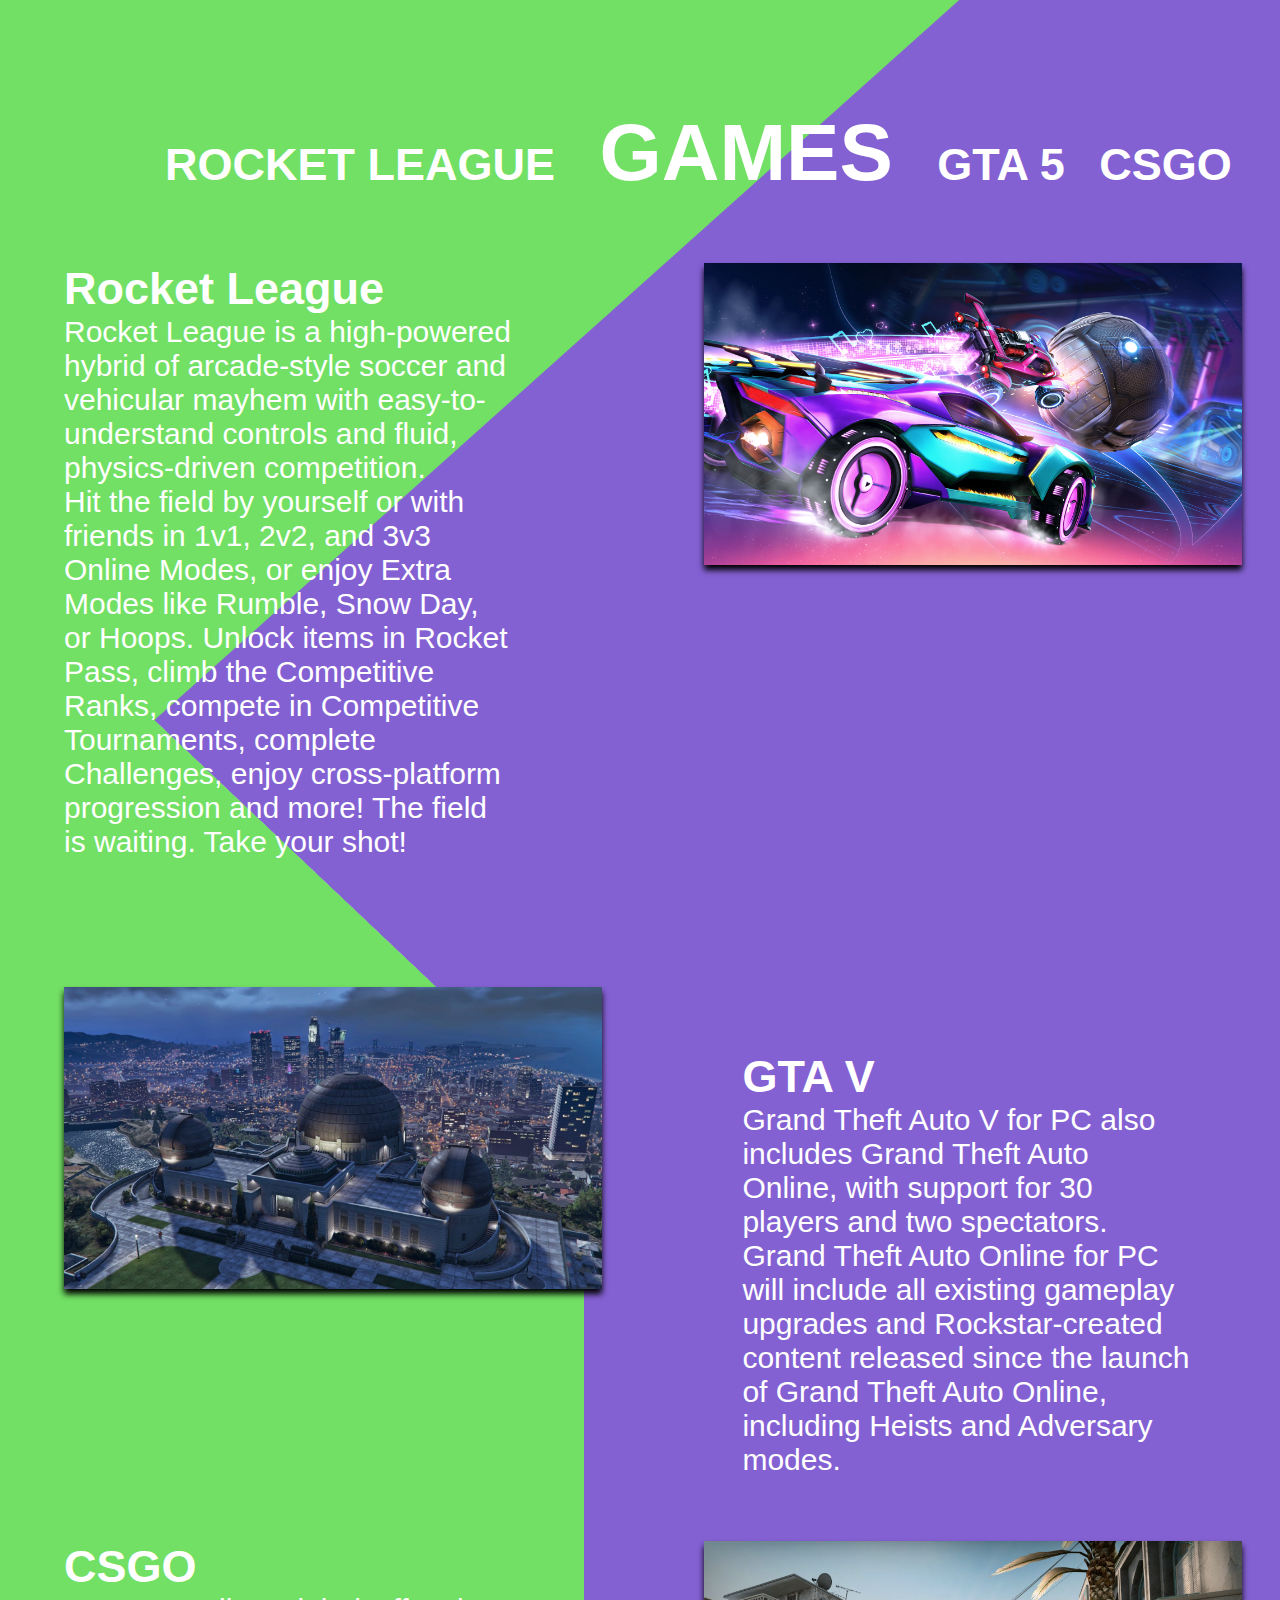
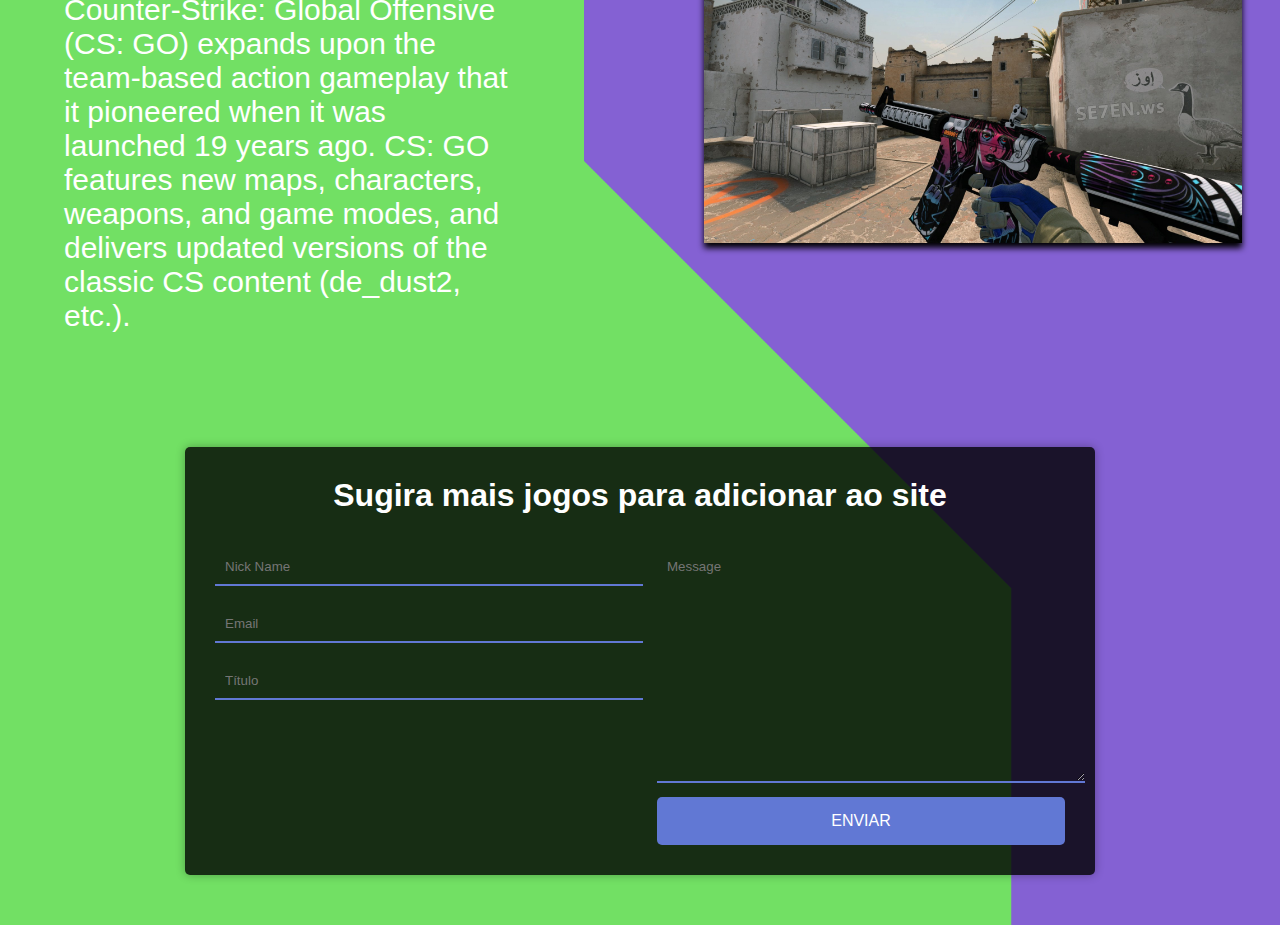
==== index.html @ 8d586d68 "Added already created code" ====
<!DOCTYPE html>
<html lang="en">
<head>
    <meta charset="UTF-8">
    <meta name="viewport" content="width=device-width, initial-scale=1.0">
    <title>Games</title>
    <link rel="stylesheet" href="style.css">
    <script src="script.js" defer></script>
</head>
<body>
    <header>
        <span>
            <i class="palette"></i>
            <ul>
                <li class="colors" id="azul"></li>
                <li class="colors" id="verde"></li>
                <li class="colors" id="amarelo"></li>
                <li class="colors" id="vermelho"></li>
            </ul>
        </span>
    </header>
    <nav class="menu">
        <ul>
            <li><a href="#conteudorl">ROCKET LEAGUE</a></li>
            <li id="logo"><a href="#">GAMES</a></li>
            <li><a href="#gta">GTA 5</a></li>
            <li><a href="#conteudocsgo">CSGO</a></li>
        </ul>
    </nav>
    <article class="alinhado">
        <div id ="direita" >
            <h2>Rocket League</h2>
            <p>Rocket League is a high-powered hybrid of arcade-style soccer and vehicular mayhem with easy-to-understand controls and fluid, physics-driven competition.</p>
            <p>Hit the field by yourself or with friends in 1v1, 2v2, and 3v3 Online Modes, or enjoy Extra Modes like Rumble, Snow Day, or Hoops. Unlock items in Rocket Pass, climb the Competitive Ranks, compete in Competitive Tournaments, complete Challenges, enjoy cross-platform progression and more! The field is waiting. Take your shot! </p>
        </div>
        <div class="imgdir">
            <img src="./Imagens/rl.jpg">
        </div>
    </article>
    <article class="alinhado">
        <div id ="imgesq">
            <img src="./Imagens/gta.jpg">
        </div>
        <div class="esquerda" >
            <h2>GTA V</h2>
            <p>Grand Theft Auto V for PC also includes Grand Theft Auto Online, with support for 30 players and two spectators. Grand Theft Auto Online for PC will include all existing gameplay upgrades and Rockstar-created content released since the launch of Grand Theft Auto Online, including Heists and Adversary modes.</p>
        </div>
    </article>
    <article class="alinhado">
        <div id ="direita" >
            <h2>CSGO</h2>
            <p>Counter-Strike: Global Offensive (CS: GO) expands upon the team-based action gameplay that it pioneered when it was launched 19 years ago. CS: GO features new maps, characters, weapons, and game modes, and delivers updated versions of the classic CS content (de_dust2, etc.). </p>
        </div>
        <div class="imgdir">
            <img src="./Imagens/csgo.jpg">
        </div>
    </article>
    <div class="wrapper">
        <div class="title">
          <h1>Sugira mais jogos para adicionar ao site</h1>
        </div>
        <div class="contact-form">
          <div class="input-fields">
            <input type="text" class="input" placeholder="Nick Name">
            <input type="text" class="input" placeholder="Email">
            <input type="text" class="input" placeholder="Título">
          </div>
          <div class="msg">
            <textarea placeholder="Message"></textarea>
            <div class="btn">Enviar</div>
          </div>
        </div>
      </div>
</body>
</html>
---- style.css ----
* {
    padding: 0;
    margin: 0;
    font-family: Helvetica;
}

nav.menu ul {
    text-align: left;
    list-style-type: none;
    margin-left: 150px;
    padding: 0px;
    padding-top: 35px;
}

nav.menu li {
    display: inline;
    font-size: 45px;
    font-weight: bold;
    padding: 15px;
}

nav.menu li a {
    text-decoration: none;
    padding-top: 50px;
    color: white;
    font-family: Helvetica;
}

nav.menu li a:hover {
    color: #6178D4;
}

#logo {  
    font-size: 80px;
    padding: 25px;
}

body {
    
    background-repeat: no-repeat;
    background-size: cover;
    width: 100%;
    margin: 0%;
    background-image: url('./Imagens/background.png');
}

img {
    width: 150%;
}

.alinhado {
    display: inline-flex;
}

.esquerda {
    padding-top: 10%;
    padding-left: 20%;
    color: white;
    width: 35%;
    font-size: 30px;
    font-family: Helvetica;    
}

#imgesq {
    margin: 5%;
    width: 28%;
    filter: drop-shadow(0px 5px 3px black); 
}

#direita {
    padding: 5%;
    color: white;
    width: 35%;
    font-size: 30px;
    font-family: Helvetica;    
}

.imgdir {
    margin-left: 10%;
    margin-top: 5%;
    width: 28%;   
    filter: drop-shadow(0px 5px 3px black); 
}




.wrapper{
    margin: auto;
    margin-top: 50px;
    margin-bottom: 50px;
    width: 100%;
    max-width: 850px;
    background: rgba(0,0,0,0.8);
    padding: 30px;
    border-radius: 5px;
    box-shadow: 0 0 10px rgba(0,0,0,0.3);
}
  
.wrapper .title h1{
    color:  #FFFFFF;
    text-align: center;
    margin-bottom: 25px;
}
  
.contact-form{
    display: flex;
}
  
.input-fields{
    display: flex;
    flex-direction: column;
    margin-right: 4%;
}
  
.input-fields, .msg{
    width: 48%;
}
  
.input-fields .input, .msg textarea{
    margin: 10px 0;
    background: transparent;
    border: 0px;
    border-bottom: 2px solid  #6178D4;
    padding: 10px;
    color:  #6178D4;
    width: 100%;
}
  
.msg textarea{
    height: 212px;
}
  
.btn {
    background: #6178D4;
    text-align: center;
    padding: 15px;
    border-radius: 5px;
    color:  #FFFFFF;
    cursor: pointer;
    text-transform: uppercase;
}
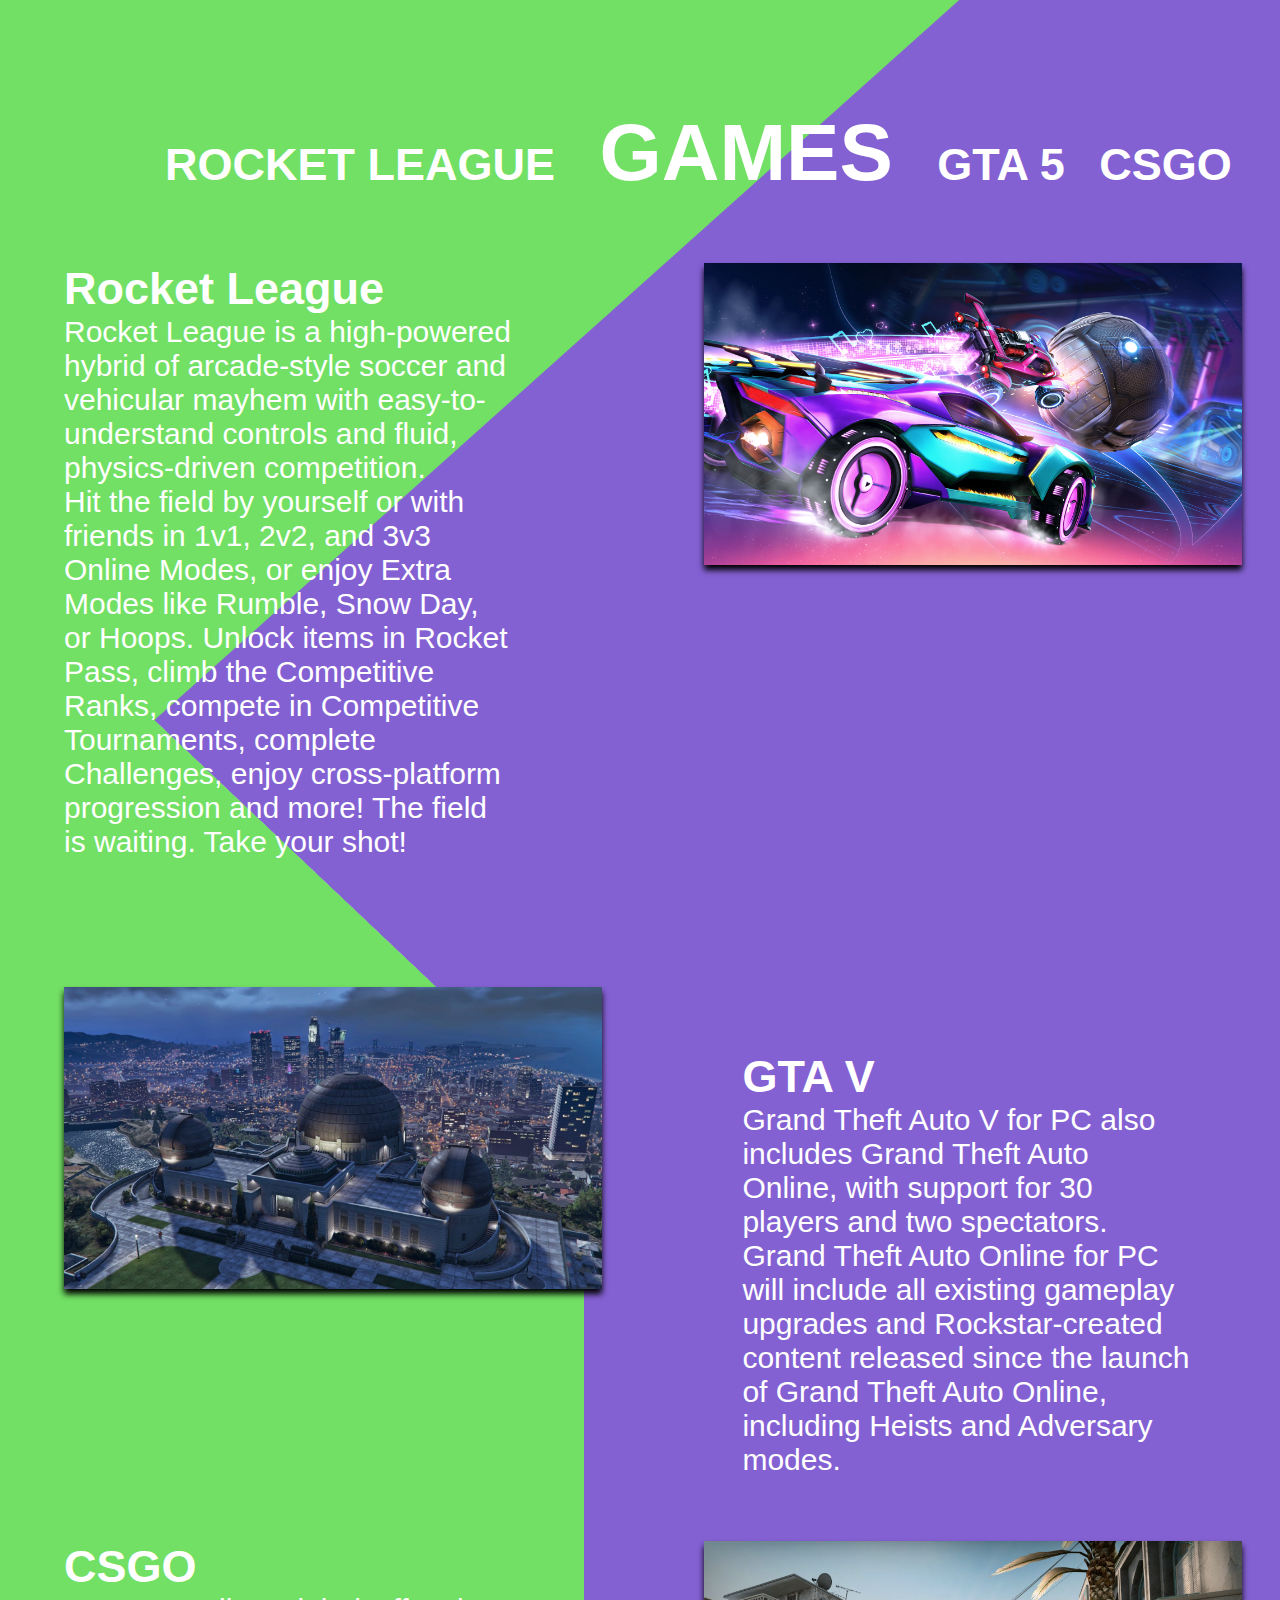
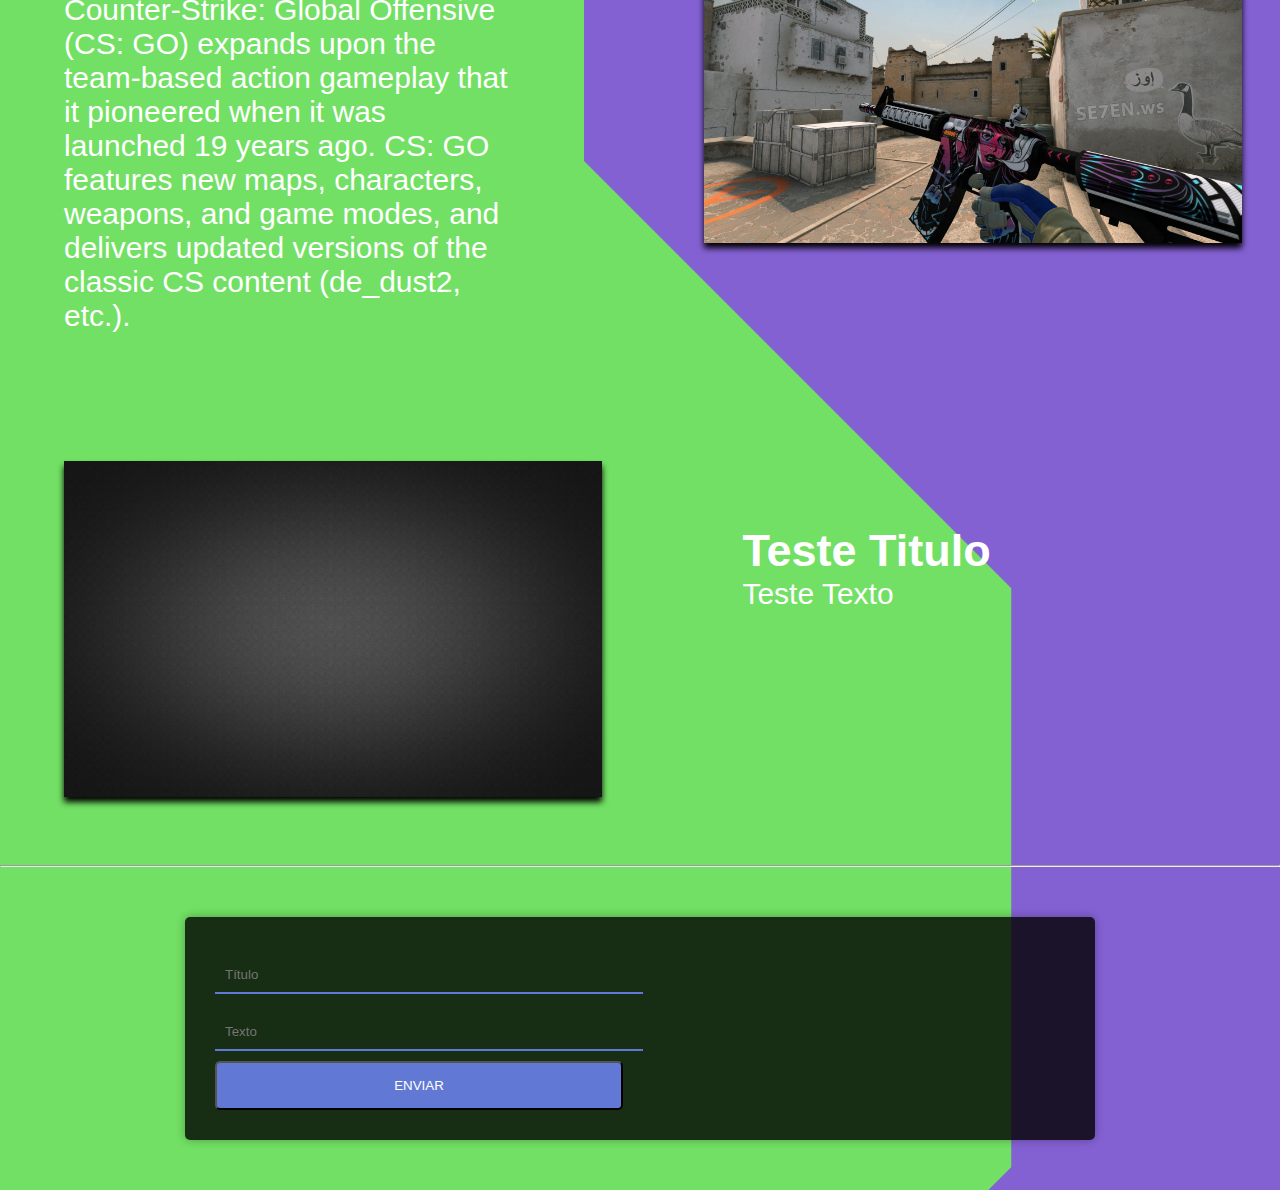
==== commit 3abf7264: "Javascript implementado - update 01" ====
--- a/index.html
+++ b/index.html
@@ -5,7 +5,7 @@
     <meta name="viewport" content="width=device-width, initial-scale=1.0">
     <title>Games</title>
     <link rel="stylesheet" href="style.css">
-    <script src="script.js" defer></script>
+    <script src="script.js"></script>
 </head>
 <body>
     <header>
@@ -21,13 +21,13 @@
     </header>
     <nav class="menu">
         <ul>
-            <li><a href="#conteudorl">ROCKET LEAGUE</a></li>
+            <li><a href="#direita">ROCKET LEAGUE</a></li>
             <li id="logo"><a href="#">GAMES</a></li>
             <li><a href="#gta">GTA 5</a></li>
             <li><a href="#conteudocsgo">CSGO</a></li>
         </ul>
     </nav>
-    <article class="alinhado">
+    <article id="alinhado">
         <div id ="direita" >
             <h2>Rocket League</h2>
             <p>Rocket League is a high-powered hybrid of arcade-style soccer and vehicular mayhem with easy-to-understand controls and fluid, physics-driven competition.</p>
@@ -37,7 +37,7 @@
             <img src="./Imagens/rl.jpg">
         </div>
     </article>
-    <article class="alinhado">
+    <article id="alinhado">
         <div id ="imgesq">
             <img src="./Imagens/gta.jpg">
         </div>
@@ -46,7 +46,7 @@
             <p>Grand Theft Auto V for PC also includes Grand Theft Auto Online, with support for 30 players and two spectators. Grand Theft Auto Online for PC will include all existing gameplay upgrades and Rockstar-created content released since the launch of Grand Theft Auto Online, including Heists and Adversary modes.</p>
         </div>
     </article>
-    <article class="alinhado">
+    <article id="alinhado">
         <div id ="direita" >
             <h2>CSGO</h2>
             <p>Counter-Strike: Global Offensive (CS: GO) expands upon the team-based action gameplay that it pioneered when it was launched 19 years ago. CS: GO features new maps, characters, weapons, and game modes, and delivers updated versions of the classic CS content (de_dust2, etc.). </p>
@@ -55,21 +55,62 @@
             <img src="./Imagens/csgo.jpg">
         </div>
     </article>
-    <div class="wrapper">
+
+
+
+
+
+    <article id="alinhado">
+        <div id="imgesq">
+            <img src="./Imagens/greybackground.jpg">
+        </div>
+        <div class="esquerda">
+            <h2>Teste Titulo</h2>
+            <p>Teste Texto</p>
+        </div>
+    </article>
+    <hr/>
+
+
+    <article id = "alinhado2">
+
+    </article>
+
+
+
+
+
+    <!--<div class="wrapper">
         <div class="title">
           <h1>Sugira mais jogos para adicionar ao site</h1>
         </div>
-        <div class="contact-form">
-          <div class="input-fields">
-            <input type="text" class="input" placeholder="Nick Name">
-            <input type="text" class="input" placeholder="Email">
-            <input type="text" class="input" placeholder="Título">
-          </div>
-          <div class="msg">
-            <textarea placeholder="Message"></textarea>
-            <div class="btn">Enviar</div>
-          </div>
+        <form class="contact-form" action="#" method="GET">
+            <div class="input-fields">
+                <input type="text" class="input" placeholder="Nick Name">
+                <input type="text" class="input" name="titulo" placeholder="Título">
+                <input type="file" id="imgesq" name="filename">
+            </div>
+            <div class="msg">
+                <textarea name="esquerda"></textarea>
+                <input class="btn" type="submit" value="Enviar">
+            </div>
+        </form>
+    </div>-->
+
+    <div class="wrapper">
+        <div class="input-fields">
+            <label><input placeholder="Título" class="input" type="text" id="titulo"></label>
+            <label><input placeholder="Texto" class="input" type="text" name="esquerda"></label>
+            <button class="btn" type="submit" onclick = "myFunction()">Enviar</button>
         </div>
-      </div>
+    </div>
+    <!--<form action="#" method="get">
+        
+
+        <input type="submit" value="Add">
+        <button onclick="addItem()" type="button">Enviar</button>
+        
+    </form>-->
+    
 </body>
 </html>--- a/style.css
+++ b/style.css
@@ -42,13 +42,14 @@
     width: 100%;
     margin: 0%;
     background-image: url('./Imagens/background.png');
+    
 }
 
 img {
     width: 150%;
 }
 
-.alinhado {
+#alinhado {
     display: inline-flex;
 }
 
@@ -139,4 +140,37 @@
     color:  #FFFFFF;
     cursor: pointer;
     text-transform: uppercase;
+}
+
+#myArticle {
+    display: inline-block;
+    padding-top: -50px;
+    padding-left: 10%;
+    color: white;
+    width: 35%;
+    font-size: 30px;
+    font-family: Helvetica; 
+}
+
+#imgesq2 {
+    margin-top: 50px;
+    margin: 5%;
+    width: 42%;
+    filter: drop-shadow(0px 5px 3px black); 
+}
+
+#myArticle2 {
+    display: inline-block;
+    padding: 5%;
+    color: white;
+    width: 35%;
+    font-size: 30px;
+    font-family: Helvetica;  
+}
+
+#imgdir2 {
+    margin-left: 10%;
+    margin-top: 5%;
+    width: 42%;   
+    filter: drop-shadow(0px 5px 3px black); 
 }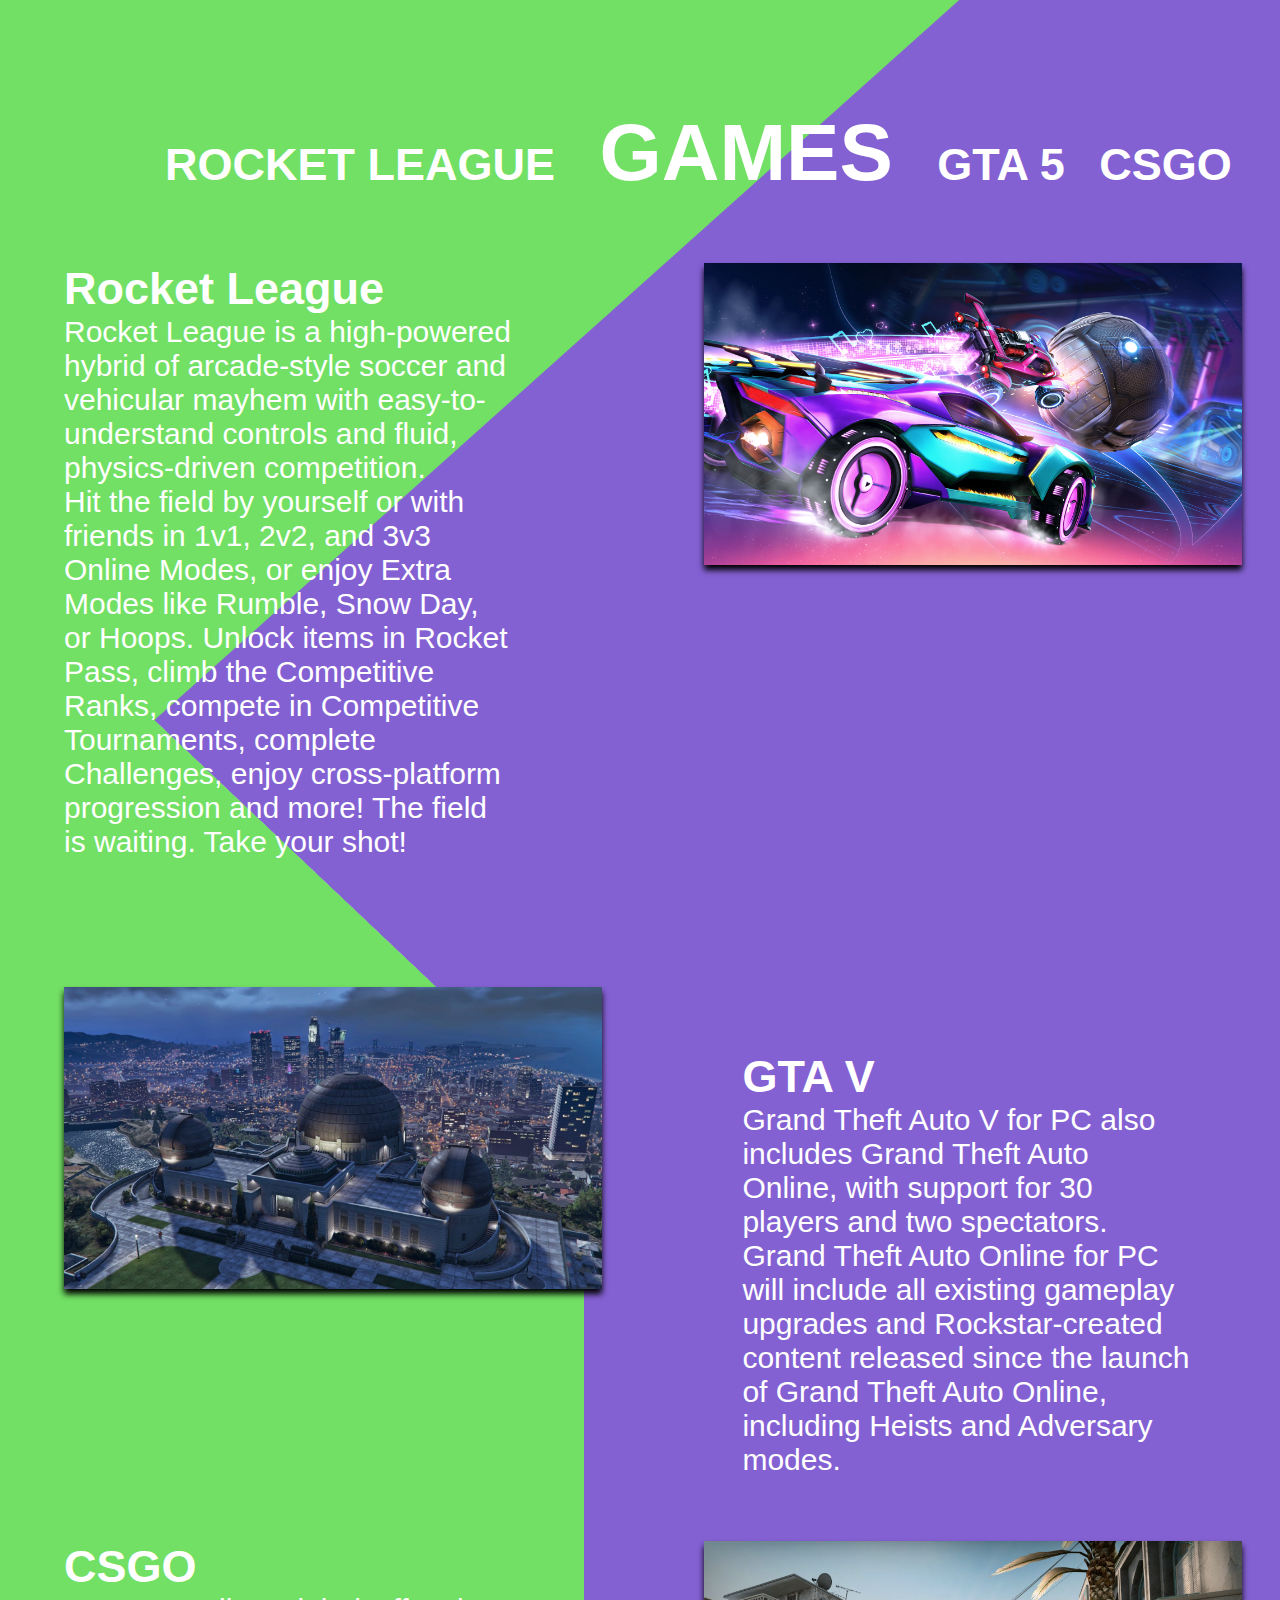
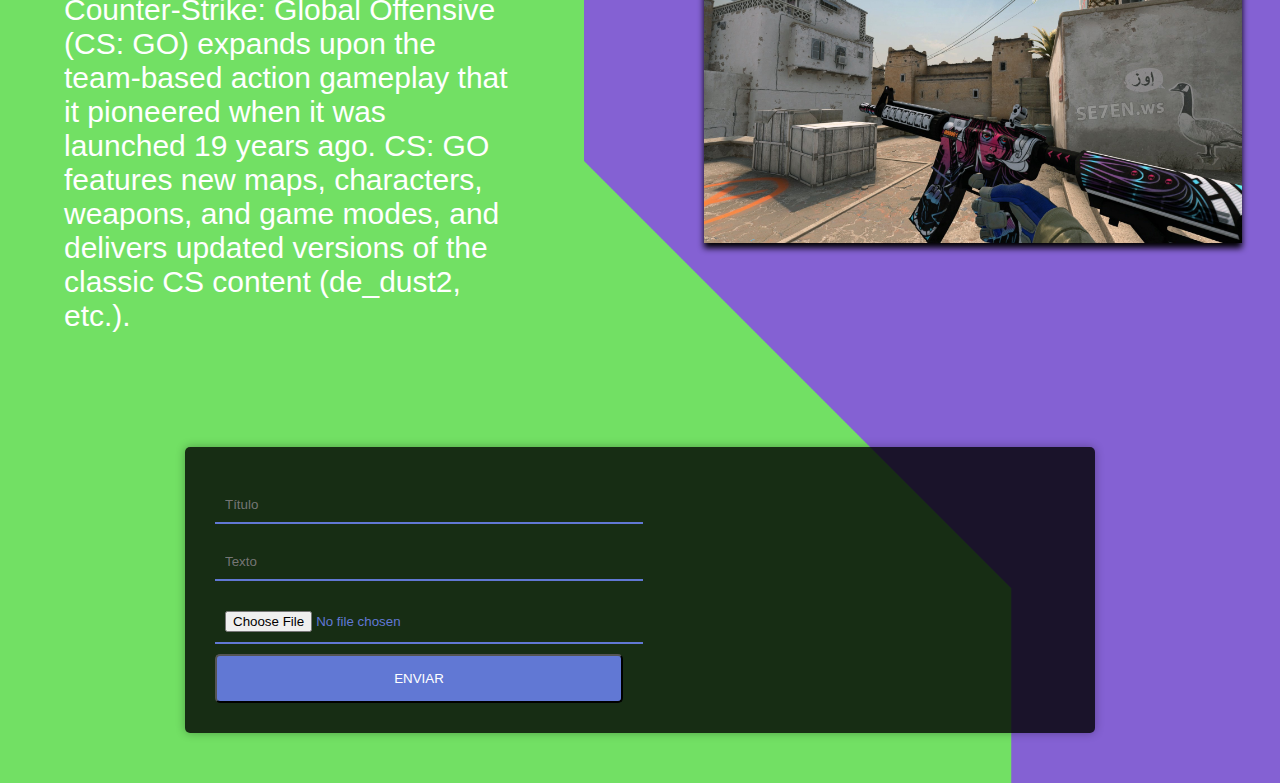
==== commit 7514972b: "Submição do projeto" ====
--- a/index.html
+++ b/index.html
@@ -60,7 +60,7 @@
 
 
 
-    <article id="alinhado">
+     <!--<article id="alinhado">
         <div id="imgesq">
             <img src="./Imagens/greybackground.jpg">
         </div>
@@ -69,48 +69,16 @@
             <p>Teste Texto</p>
         </div>
     </article>
-    <hr/>
-
-
-    <article id = "alinhado2">
-
-    </article>
-
-
-
-
-
-    <!--<div class="wrapper">
-        <div class="title">
-          <h1>Sugira mais jogos para adicionar ao site</h1>
-        </div>
-        <form class="contact-form" action="#" method="GET">
-            <div class="input-fields">
-                <input type="text" class="input" placeholder="Nick Name">
-                <input type="text" class="input" name="titulo" placeholder="Título">
-                <input type="file" id="imgesq" name="filename">
-            </div>
-            <div class="msg">
-                <textarea name="esquerda"></textarea>
-                <input class="btn" type="submit" value="Enviar">
-            </div>
-        </form>
-    </div>-->
+    <hr/>-->
 
     <div class="wrapper">
         <div class="input-fields">
-            <label><input placeholder="Título" class="input" type="text" id="titulo"></label>
-            <label><input placeholder="Texto" class="input" type="text" name="esquerda"></label>
+            <label><input placeholder="Título" class="input" type="text" id="titulo" name="esquerda1"></label>
+            <label><input placeholder="Texto" class="input" type="text" id="texto"></label>
+            <label><input class="input" type="file" id="imagem" name="filename"></label>
             <button class="btn" type="submit" onclick = "myFunction()">Enviar</button>
         </div>
     </div>
-    <!--<form action="#" method="get">
-        
-
-        <input type="submit" value="Add">
-        <button onclick="addItem()" type="button">Enviar</button>
-        
-    </form>-->
     
 </body>
 </html>--- a/style.css
+++ b/style.css
@@ -143,7 +143,8 @@
 }
 
 #myArticle {
-    display: inline-block;
+    
+    
     padding-top: -50px;
     padding-left: 10%;
     color: white;
@@ -153,14 +154,14 @@
 }
 
 #imgesq2 {
-    margin-top: 50px;
+    margin-top: 20px;
     margin: 5%;
     width: 42%;
     filter: drop-shadow(0px 5px 3px black); 
 }
 
 #myArticle2 {
-    display: inline-block;
+    
     padding: 5%;
     color: white;
     width: 35%;
@@ -169,8 +170,18 @@
 }
 
 #imgdir2 {
-    margin-left: 10%;
+    position: relative;
+    float: right;
+    margin-right: 3%;
     margin-top: 5%;
     width: 42%;   
     filter: drop-shadow(0px 5px 3px black); 
+}
+
+#imgesq3 {
+    position: relative;
+    margin-top: 20px;
+    margin: 5%;
+    width: 42%;
+    filter: drop-shadow(0px 5px 3px black); 
 }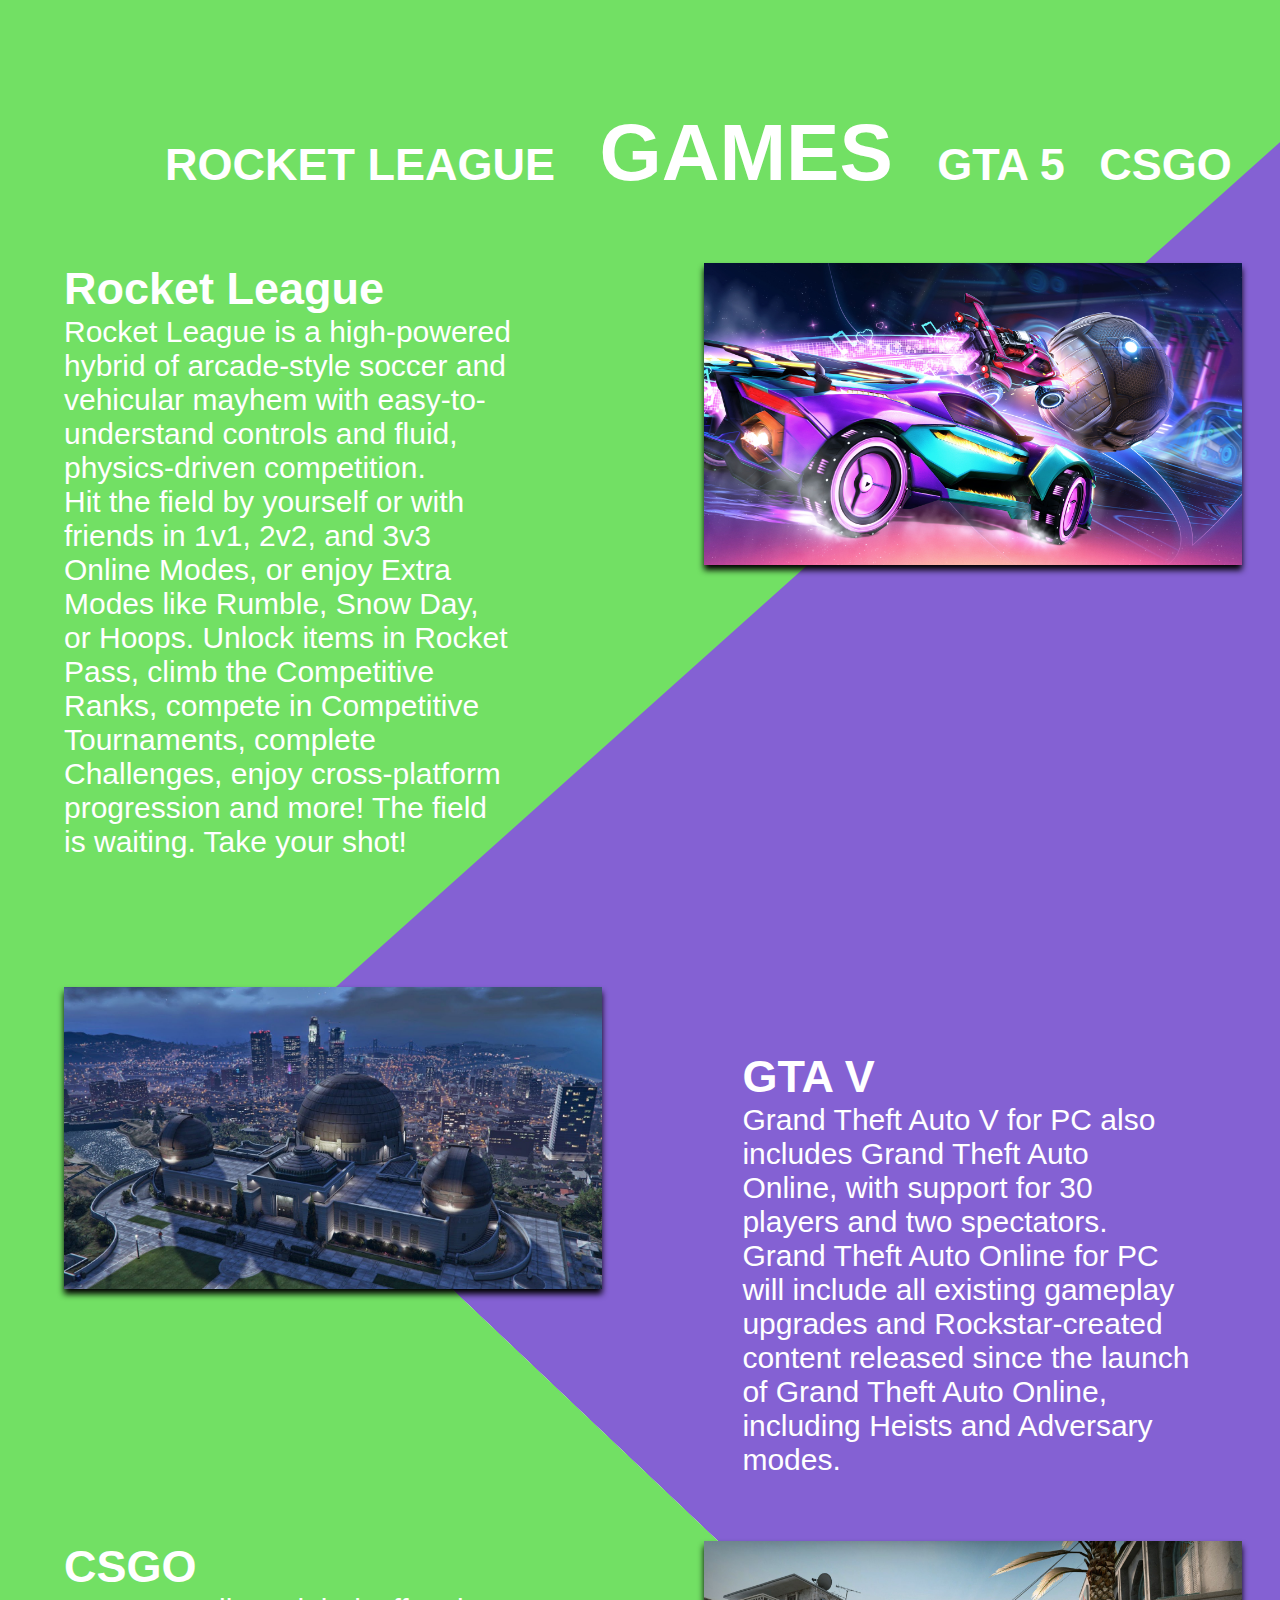
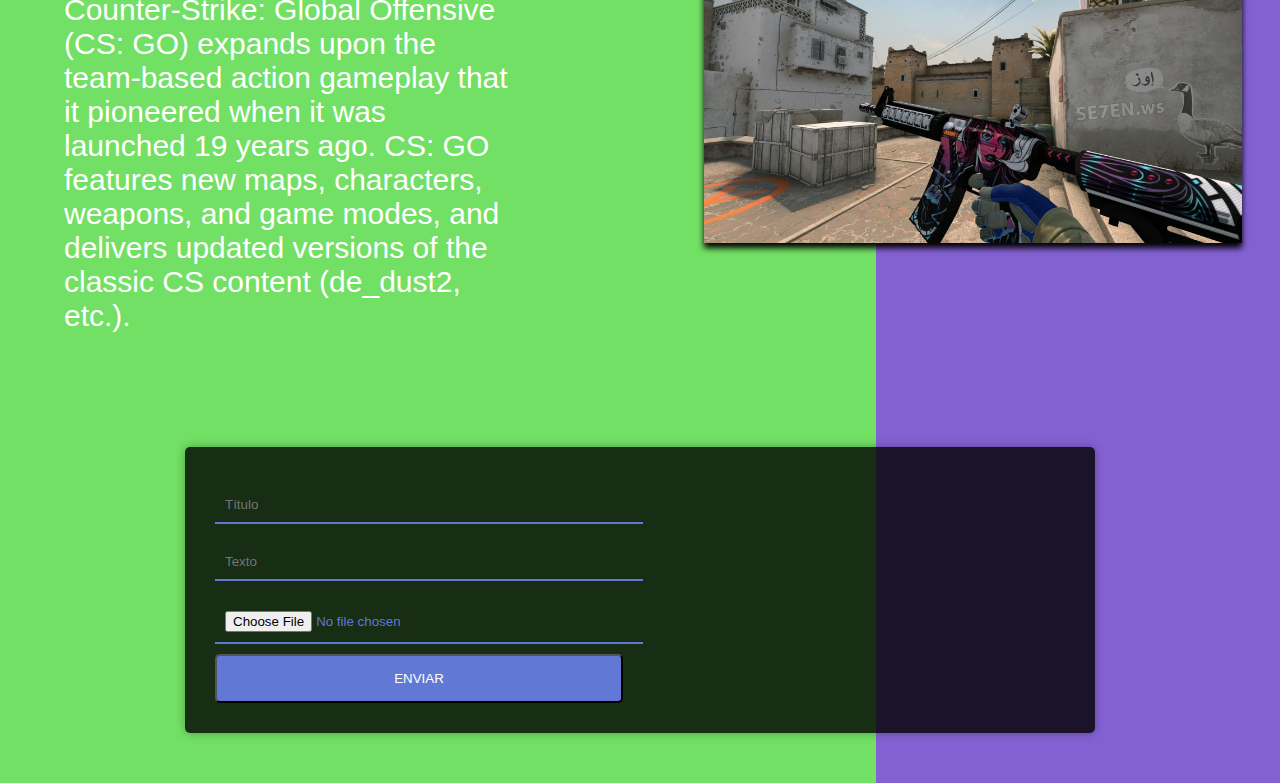
==== commit e49260da: "Javascript 02" ====
--- a/index.html
+++ b/index.html
@@ -23,8 +23,8 @@
         <ul>
             <li><a href="#direita">ROCKET LEAGUE</a></li>
             <li id="logo"><a href="#">GAMES</a></li>
-            <li><a href="#gta">GTA 5</a></li>
-            <li><a href="#conteudocsgo">CSGO</a></li>
+            <li><a href="#imgesq">GTA 5</a></li>
+            <li><a href="#alinhado1">CSGO</a></li>
         </ul>
     </nav>
     <article id="alinhado">
@@ -46,7 +46,7 @@
             <p>Grand Theft Auto V for PC also includes Grand Theft Auto Online, with support for 30 players and two spectators. Grand Theft Auto Online for PC will include all existing gameplay upgrades and Rockstar-created content released since the launch of Grand Theft Auto Online, including Heists and Adversary modes.</p>
         </div>
     </article>
-    <article id="alinhado">
+    <article id="alinhado1">
         <div id ="direita" >
             <h2>CSGO</h2>
             <p>Counter-Strike: Global Offensive (CS: GO) expands upon the team-based action gameplay that it pioneered when it was launched 19 years ago. CS: GO features new maps, characters, weapons, and game modes, and delivers updated versions of the classic CS content (de_dust2, etc.). </p>
@@ -55,21 +55,6 @@
             <img src="./Imagens/csgo.jpg">
         </div>
     </article>
-
-
-
-
-
-     <!--<article id="alinhado">
-        <div id="imgesq">
-            <img src="./Imagens/greybackground.jpg">
-        </div>
-        <div class="esquerda">
-            <h2>Teste Titulo</h2>
-            <p>Teste Texto</p>
-        </div>
-    </article>
-    <hr/>-->
 
     <div class="wrapper">
         <div class="input-fields">
--- a/style.css
+++ b/style.css
@@ -36,9 +36,6 @@
 }
 
 body {
-    
-    background-repeat: no-repeat;
-    background-size: cover;
     width: 100%;
     margin: 0%;
     background-image: url('./Imagens/background.png');
@@ -50,6 +47,10 @@
 }
 
 #alinhado {
+    display: inline-flex;
+}
+
+#alinhado1 {
     display: inline-flex;
 }
 
@@ -143,14 +144,13 @@
 }
 
 #myArticle {
-    
-    
-    padding-top: -50px;
-    padding-left: 10%;
+    float: right;
+    padding: 5%;
     color: white;
     width: 35%;
     font-size: 30px;
-    font-family: Helvetica; 
+    font-family: Helvetica;
+    margin-bottom: 50px;
 }
 
 #imgesq2 {
@@ -161,27 +161,36 @@
 }
 
 #myArticle2 {
-    
+    float: left;
     padding: 5%;
     color: white;
     width: 35%;
     font-size: 30px;
     font-family: Helvetica;  
+    margin-bottom: 50px;
 }
 
 #imgdir2 {
     position: relative;
     float: right;
-    margin-right: 3%;
-    margin-top: 5%;
+    margin: 5%;
+    /*margin-right: 3%;
+    margin-top: 5%;*/
     width: 42%;   
     filter: drop-shadow(0px 5px 3px black); 
 }
 
 #imgesq3 {
     position: relative;
-    margin-top: 20px;
+    float: left;
     margin: 5%;
+    /*margin-top: 20px;
+    margin: 5%;*/
     width: 42%;
     filter: drop-shadow(0px 5px 3px black); 
+}
+
+#myDiv {
+    width: 100%;
+    height: 50px;
 }